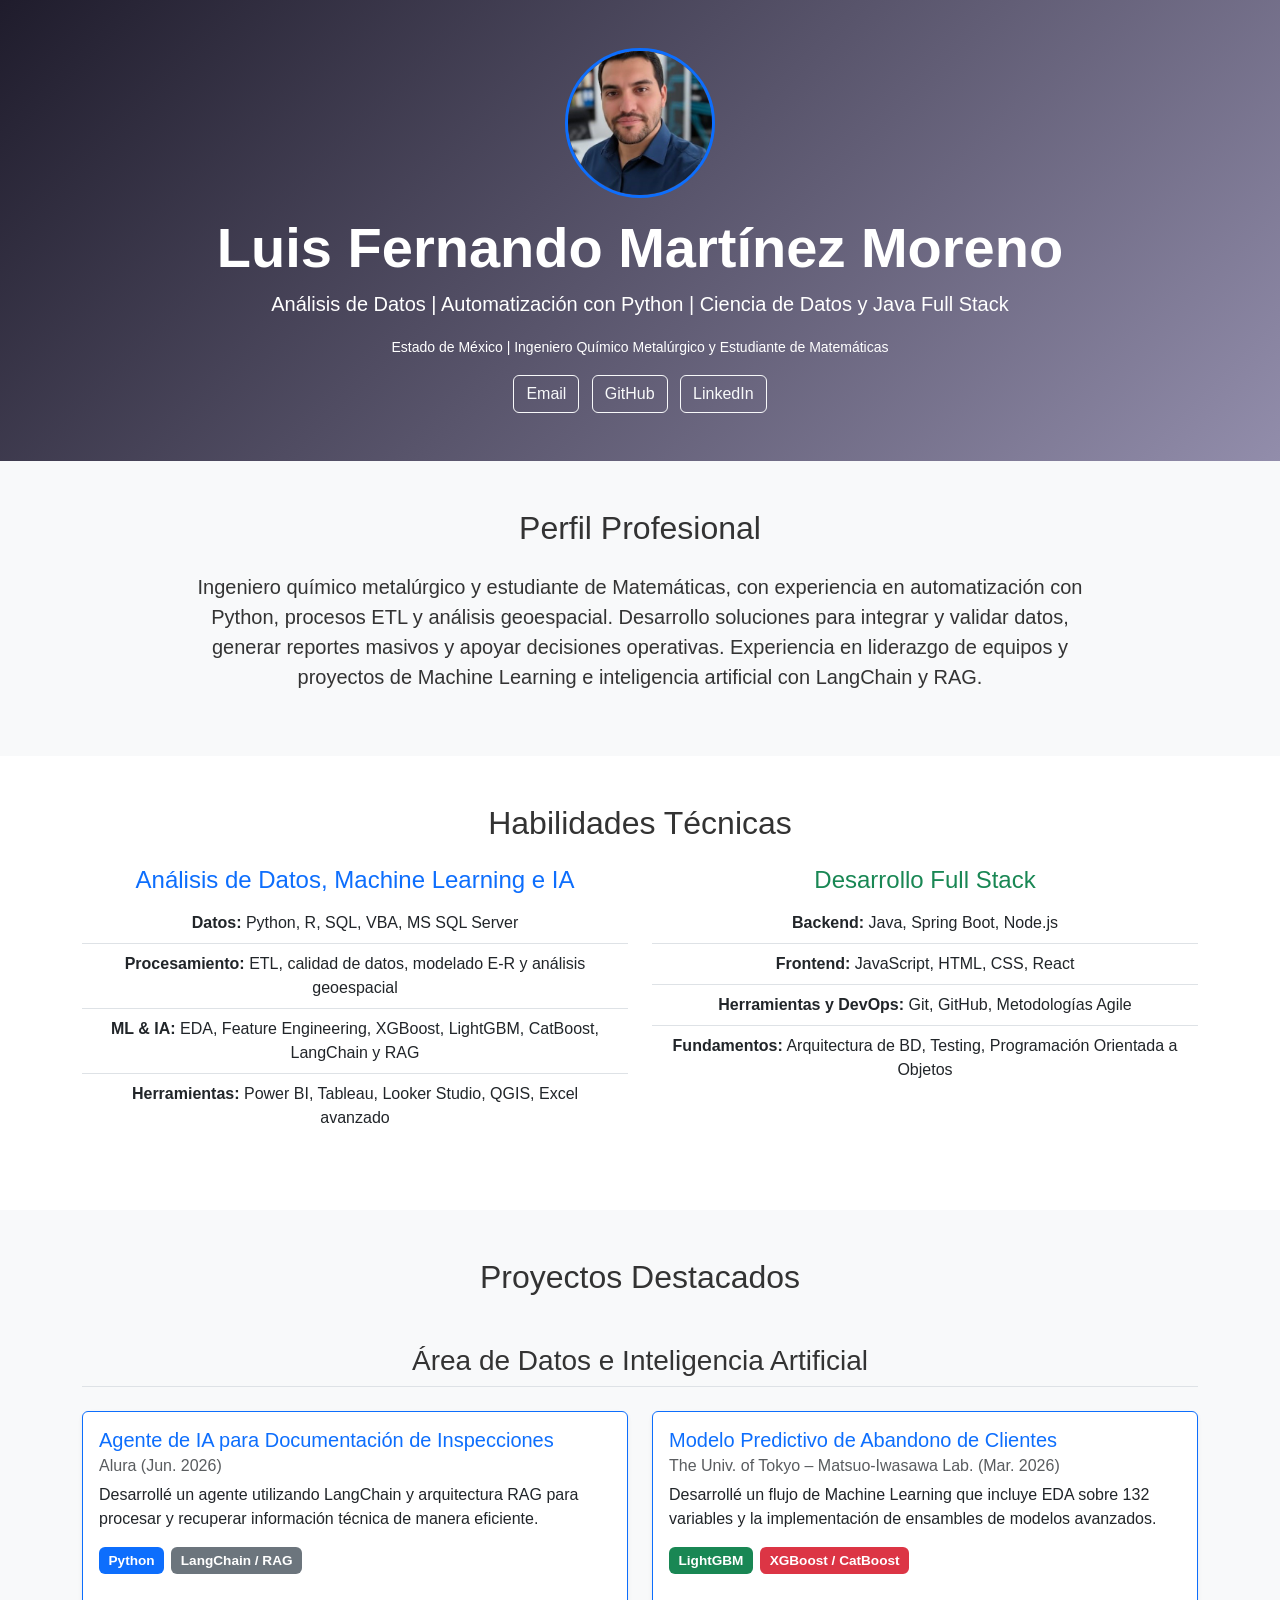
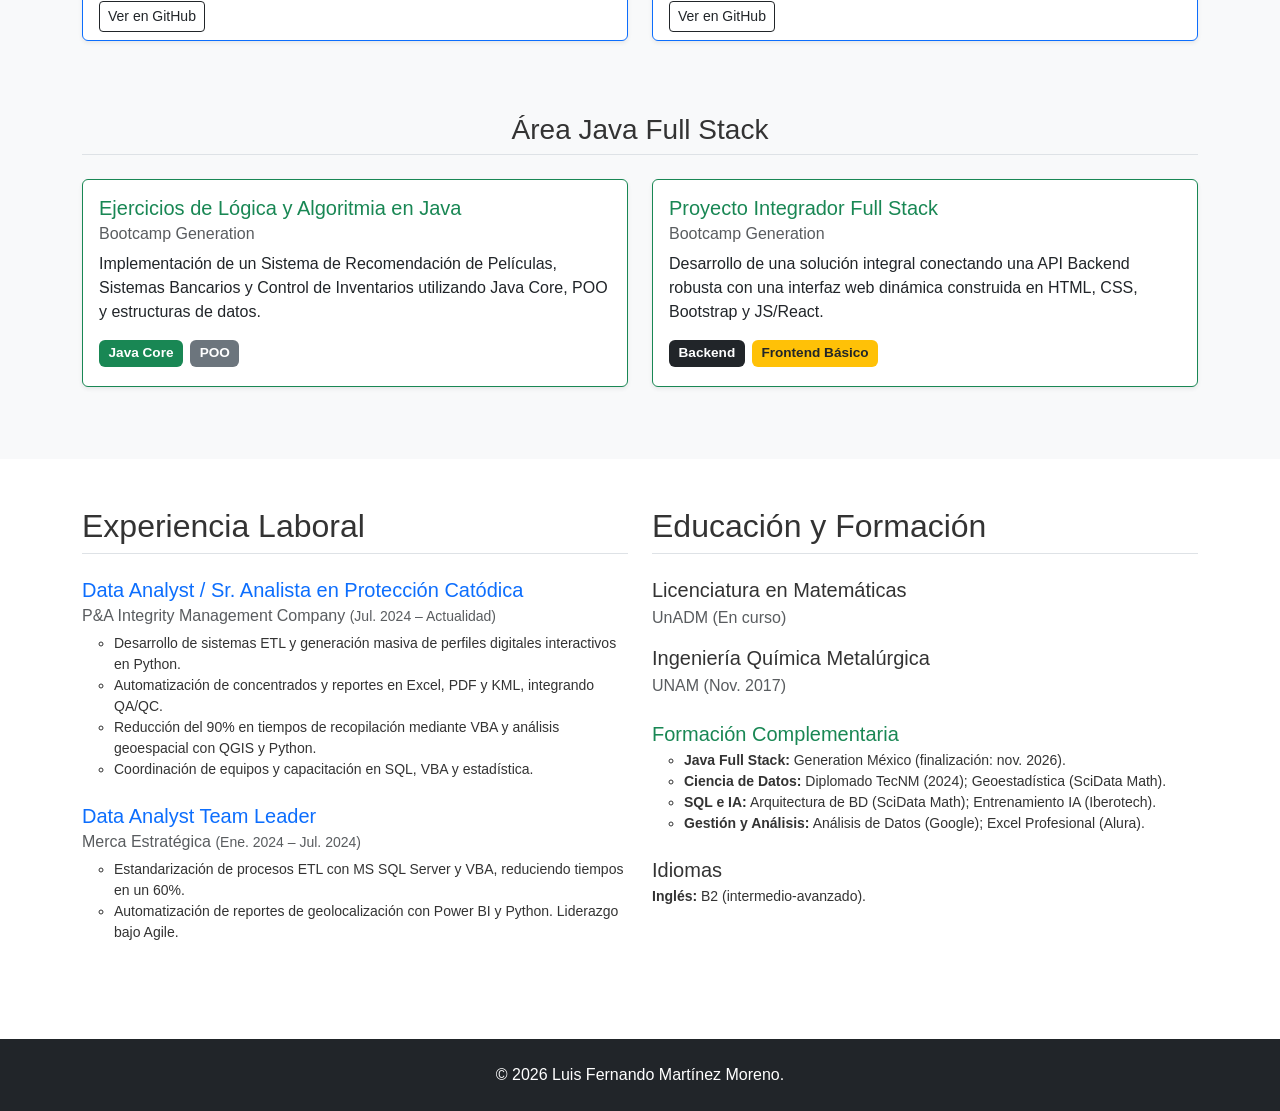
==== index.html @ 240930f7 "estructuración de portafolio" ====
<!DOCTYPE html>
<html lang="es">

<head>
    <meta charset="UTF-8">
    <meta name="viewport" content="width=device-width, initial-scale=1.0">
    <title>Luis Fernando Martínez Moreno | Portafolio</title>
    <!-- Bootstrap 5 CSS -->
    <link href="https://cdn.jsdelivr.net/npm/bootstrap@5.3.2/dist/css/bootstrap.min.css" rel="stylesheet">
    <link rel="stylesheet" href="css/estilo.css">
</head>

<body class="bg-light">

    <!-- Header / Hero Section -->
    <header class="bg-dark text-white text-center py-5">
        <div class="container">
            <img src="assets/yo.jpg" alt="Luis Fernando Martínez"
                class="rounded-circle mb-3 border border-3 border-primary" width="150" height="150">
            <h1 class="display-4 fw-bold">Luis Fernando Martínez Moreno</h1>
            <p class="lead">Análisis de Datos | Automatización con Python | Ciencia de Datos y Java Full Stack</p>
            <p><small>Estado de México | Ingeniero Químico Metalúrgico y Estudiante de Matemáticas</small></p>
            <div>
                <a href="mailto:mmlf93iqm@gmail.com" class="btn btn-outline-light me-2">Email</a>
                <a href="https://github.com/FerIqm1993" target="_blank" class="btn btn-outline-light me-2">GitHub</a>
                <a href="https://linkedin.com/in/fernando-martinez-ds" target="_blank"
                    class="btn btn-outline-light">LinkedIn</a>
            </div>
        </div>
    </header>

    <!-- Contenedor dinámico para las secciones -->
    <!-- Sobre Mí -->
    <section id="seccionSobreMi" class="py-5">
        <div class="container">
            <h2 class="mb-4 text-center">Perfil Profesional</h2>
            <div class="row justify-content-center">
                <div class="col-md-10 text-center">
                    <p class="fs-5">
                        Ingeniero químico metalúrgico y estudiante de Matemáticas, con experiencia en automatización con
                        Python, procesos ETL y análisis geoespacial. Desarrollo soluciones para integrar y validar
                        datos, generar reportes masivos y apoyar decisiones operativas. Experiencia en liderazgo de
                        equipos y proyectos de Machine Learning e inteligencia artificial con LangChain y RAG.
                    </p>
                </div>
            </div>
        </div>
    </section>

    <!-- Tecnologías -->
    <section id="seccionTecnologias" class="py-5 bg-white">
        <div class="container">
            <h2 class="mb-4 text-center">Habilidades Técnicas</h2>
            <div class="row text-center">
                <!-- Área de Datos e IA -->
                <div class="col-md-6 mb-4">
                    <h3 class="h4 text-primary">Análisis de Datos, Machine Learning e IA</h3>
                    <ul class="list-group list-group-flush">
                        <li class="list-group-item"><strong>Datos:</strong> Python, R, SQL, VBA, MS SQL Server</li>
                        <li class="list-group-item"><strong>Procesamiento:</strong> ETL, calidad de datos, modelado E-R
                            y análisis geoespacial</li>
                        <li class="list-group-item"><strong>ML & IA:</strong> EDA, Feature Engineering, XGBoost,
                            LightGBM, CatBoost, LangChain y RAG</li>
                        <li class="list-group-item"><strong>Herramientas:</strong> Power BI, Tableau, Looker Studio,
                            QGIS, Excel avanzado</li>
                    </ul>
                </div>
                <!-- Área Full Stack Java -->
                <div class="col-md-6 mb-4">
                    <h3 class="h4 text-success">Desarrollo Full Stack</h3>
                    <ul class="list-group list-group-flush">
                        <li class="list-group-item"><strong>Backend:</strong> Java, Spring Boot, Node.js</li>
                        <li class="list-group-item"><strong>Frontend:</strong> JavaScript, HTML, CSS, React</li>
                        <li class="list-group-item"><strong>Herramientas y DevOps:</strong> Git, GitHub, Metodologías
                            Agile</li>
                        <li class="list-group-item"><strong>Fundamentos:</strong> Arquitectura de BD, Testing,
                            Programación Orientada a Objetos</li>
                    </ul>
                </div>
            </div>
        </div>
    </section>

    <!-- Proyectos Destacados -->
    <section id="seccionProyectos" class="py-5">
        <div class="container">
            <h2 class="mb-5 text-center">Proyectos Destacados</h2>

            <h3 class="mb-4 border-bottom pb-2">Área de Datos e Inteligencia Artificial</h3>
            <div class="row mb-5">
                <!-- Proyecto 1: IA -->
                <div class="col-md-6 mb-4">
                    <div class="card h-100 shadow-sm border-primary">
                        <div class="card-body">
                            <h5 class="card-title text-primary">Agente de IA para Documentación de Inspecciones</h5>
                            <h6 class="card-subtitle mb-2 text-muted">Alura (Jun. 2026)</h6>
                            <p class="card-text">
                                Desarrollé un agente utilizando LangChain y arquitectura RAG para procesar y recuperar
                                información técnica de manera eficiente.
                            </p>
                            <span class="badge bg-primary">Python</span>
                            <span class="badge bg-secondary">LangChain / RAG</span>
                        </div>
                        <div class="card-footer bg-transparent border-top-0">
                            <a href="https://github.com/FerIqm1993" target="_blank"
                                class="btn btn-sm btn-outline-dark">Ver en GitHub</a>
                        </div>
                    </div>
                </div>
                <!-- Proyecto 2: Predicción -->
                <div class="col-md-6 mb-4">
                    <div class="card h-100 shadow-sm border-primary">
                        <div class="card-body">
                            <h5 class="card-title text-primary">Modelo Predictivo de Abandono de Clientes</h5>
                            <h6 class="card-subtitle mb-2 text-muted">The Univ. of Tokyo – Matsuo-Iwasawa Lab. (Mar.
                                2026)</h6>
                            <p class="card-text">
                                Desarrollé un flujo de Machine Learning que incluye EDA sobre 132 variables y la
                                implementación de ensambles de modelos avanzados.
                            </p>
                            <span class="badge bg-success">LightGBM</span>
                            <span class="badge bg-danger">XGBoost / CatBoost</span>
                        </div>
                        <div class="card-footer bg-transparent border-top-0">
                            <a href="https://github.com/FerIqm1993" target="_blank"
                                class="btn btn-sm btn-outline-dark">Ver en GitHub</a>
                        </div>
                    </div>
                </div>
            </div>

            <h3 class="mb-4 border-bottom pb-2">Área Java Full Stack</h3>
            <div class="row">
                <!-- Proyecto Java Core -->
                <div class="col-md-6 mb-4">
                    <div class="card h-100 shadow-sm border-success">
                        <div class="card-body">
                            <h5 class="card-title text-success">Ejercicios de Lógica y Algoritmia en Java</h5>
                            <h6 class="card-subtitle mb-2 text-muted">Bootcamp Generation</h6>
                            <p class="card-text">
                                Implementación de un Sistema de Recomendación de Películas, Sistemas Bancarios y Control
                                de Inventarios utilizando Java Core, POO y estructuras de datos.
                            </p>
                            <span class="badge bg-success">Java Core</span>
                            <span class="badge bg-secondary">POO</span>
                        </div>
                    </div>
                </div>
                <!-- Proyecto Integrador -->
                <div class="col-md-6 mb-4">
                    <div class="card h-100 shadow-sm border-success">
                        <div class="card-body">
                            <h5 class="card-title text-success">Proyecto Integrador Full Stack</h5>
                            <h6 class="card-subtitle mb-2 text-muted">Bootcamp Generation</h6>
                            <p class="card-text">
                                Desarrollo de una solución integral conectando una API Backend robusta con una interfaz
                                web dinámica construida en HTML, CSS, Bootstrap y JS/React.
                            </p>
                            <span class="badge bg-dark">Backend</span>
                            <span class="badge bg-warning text-dark">Frontend Básico</span>
                        </div>
                    </div>
                </div>
            </div>
        </div>
    </section>

    <!-- Experiencia y Educación -->
    <section id="seccionExperiencia" class="py-5 bg-white">
        <div class="container">
            <div class="row">
                <!-- Experiencia Laboral -->
                <div class="col-md-6 mb-4">
                    <h2 class="mb-4 border-bottom pb-2">Experiencia Laboral</h2>
                    <ul class="timeline list-unstyled">
                        <li class="mb-4">
                            <h5 class="mb-1 text-primary">Data Analyst / Sr. Analista en Protección Catódica</h5>
                            <h6 class="text-muted">P&A Integrity Management Company <small>(Jul. 2024 –
                                    Actualidad)</small></h6>
                            <ul class="small">
                                <li>Desarrollo de sistemas ETL y generación masiva de perfiles digitales interactivos en
                                    Python.</li>
                                <li>Automatización de concentrados y reportes en Excel, PDF y KML, integrando QA/QC.
                                </li>
                                <li>Reducción del 90% en tiempos de recopilación mediante VBA y análisis geoespacial con
                                    QGIS y Python.</li>
                                <li>Coordinación de equipos y capacitación en SQL, VBA y estadística.</li>
                            </ul>
                        </li>
                        <li class="mb-4">
                            <h5 class="mb-1 text-primary">Data Analyst Team Leader</h5>
                            <h6 class="text-muted">Merca Estratégica <small>(Ene. 2024 – Jul. 2024)</small></h6>
                            <ul class="small">
                                <li>Estandarización de procesos ETL con MS SQL Server y VBA, reduciendo tiempos en un
                                    60%.</li>
                                <li>Automatización de reportes de geolocalización con Power BI y Python. Liderazgo bajo
                                    Agile.</li>
                            </ul>
                        </li>
                    </ul>
                </div>

                <!-- Formación -->
                <div class="col-md-6 mb-4">
                    <h2 class="mb-4 border-bottom pb-2">Educación y Formación</h2>
                    <ul class="timeline list-unstyled">
                        <li class="mb-3">
                            <h5 class="mb-1">Licenciatura en Matemáticas</h5>
                            <p class="mb-0 text-muted">UnADM (En curso)</p>
                        </li>
                        <li class="mb-3">
                            <h5 class="mb-1">Ingeniería Química Metalúrgica</h5>
                            <p class="mb-0 text-muted">UNAM (Nov. 2017)</p>
                        </li>
                        <li class="mb-3">
                            <h5 class="mb-1 mt-4 text-success">Formación Complementaria</h5>
                            <ul class="small">
                                <li><strong>Java Full Stack:</strong> Generation México (finalización: nov. 2026).</li>
                                <li><strong>Ciencia de Datos:</strong> Diplomado TecNM (2024); Geoestadística (SciData
                                    Math).</li>
                                <li><strong>SQL e IA:</strong> Arquitectura de BD (SciData Math); Entrenamiento IA
                                    (Iberotech).</li>
                                <li><strong>Gestión y Análisis:</strong> Análisis de Datos (Google); Excel Profesional
                                    (Alura).</li>
                            </ul>
                        </li>
                        <li class="mb-3">
                            <h5 class="mb-1 mt-4">Idiomas</h5>
                            <p class="small mb-0"><strong>Inglés:</strong> B2 (intermedio-avanzado).</p>
                        </li>
                    </ul>
                </div>
            </div>
        </div>
    </section>



    <!-- Footer -->
    <footer class="bg-dark text-white text-center py-4">
        <div class="container">
            <p class="mb-0">&copy; <span id="anioActual"></span> Luis Fernando Martínez Moreno.</p>
        </div>
    </footer>

    <!-- Bootstrap JS Bundle -->
    <script src="https://cdn.jsdelivr.net/npm/bootstrap@5.3.2/dist/js/bootstrap.bundle.min.js"></script>
    <!-- Custom JS -->
    <script src="js/main.js"></script>
    <script>
        document.getElementById("anioActual").textContent = new Date().getFullYear();
    </script>
</body>

</html>
---- css/estilo.css ----
/* Estilos básicos para el portafolio */
body {
    font-family: 'Segoe UI', Tahoma, Geneva, Verdana, sans-serif;
    color: #333;
}

header {
    background: linear-gradient(135deg, #1f1c2c 0%, #928dab 100%);
}

header img {
    object-fit: cover;
}

/* Efectos hover sutiles para las cards */
.card {
    transition: transform 0.3s ease, box-shadow 0.3s ease;
}

.card:hover {
    transform: translateY(-5px);
    box-shadow: 0 .5rem 1rem rgba(0, 0, 0, .15) !important;
}

/* Estilos extra para badges de tecnologías */
.badge {
    font-size: 0.85em;
    padding: 0.5em 0.7em;
    margin-right: 0.2em;
    margin-bottom: 0.2em;
}

/* Ajuste de imágenes de proyectos */
.card-img-top {
    height: 200px;
    object-fit: cover;
}

h3 {
    text-align: center;
}
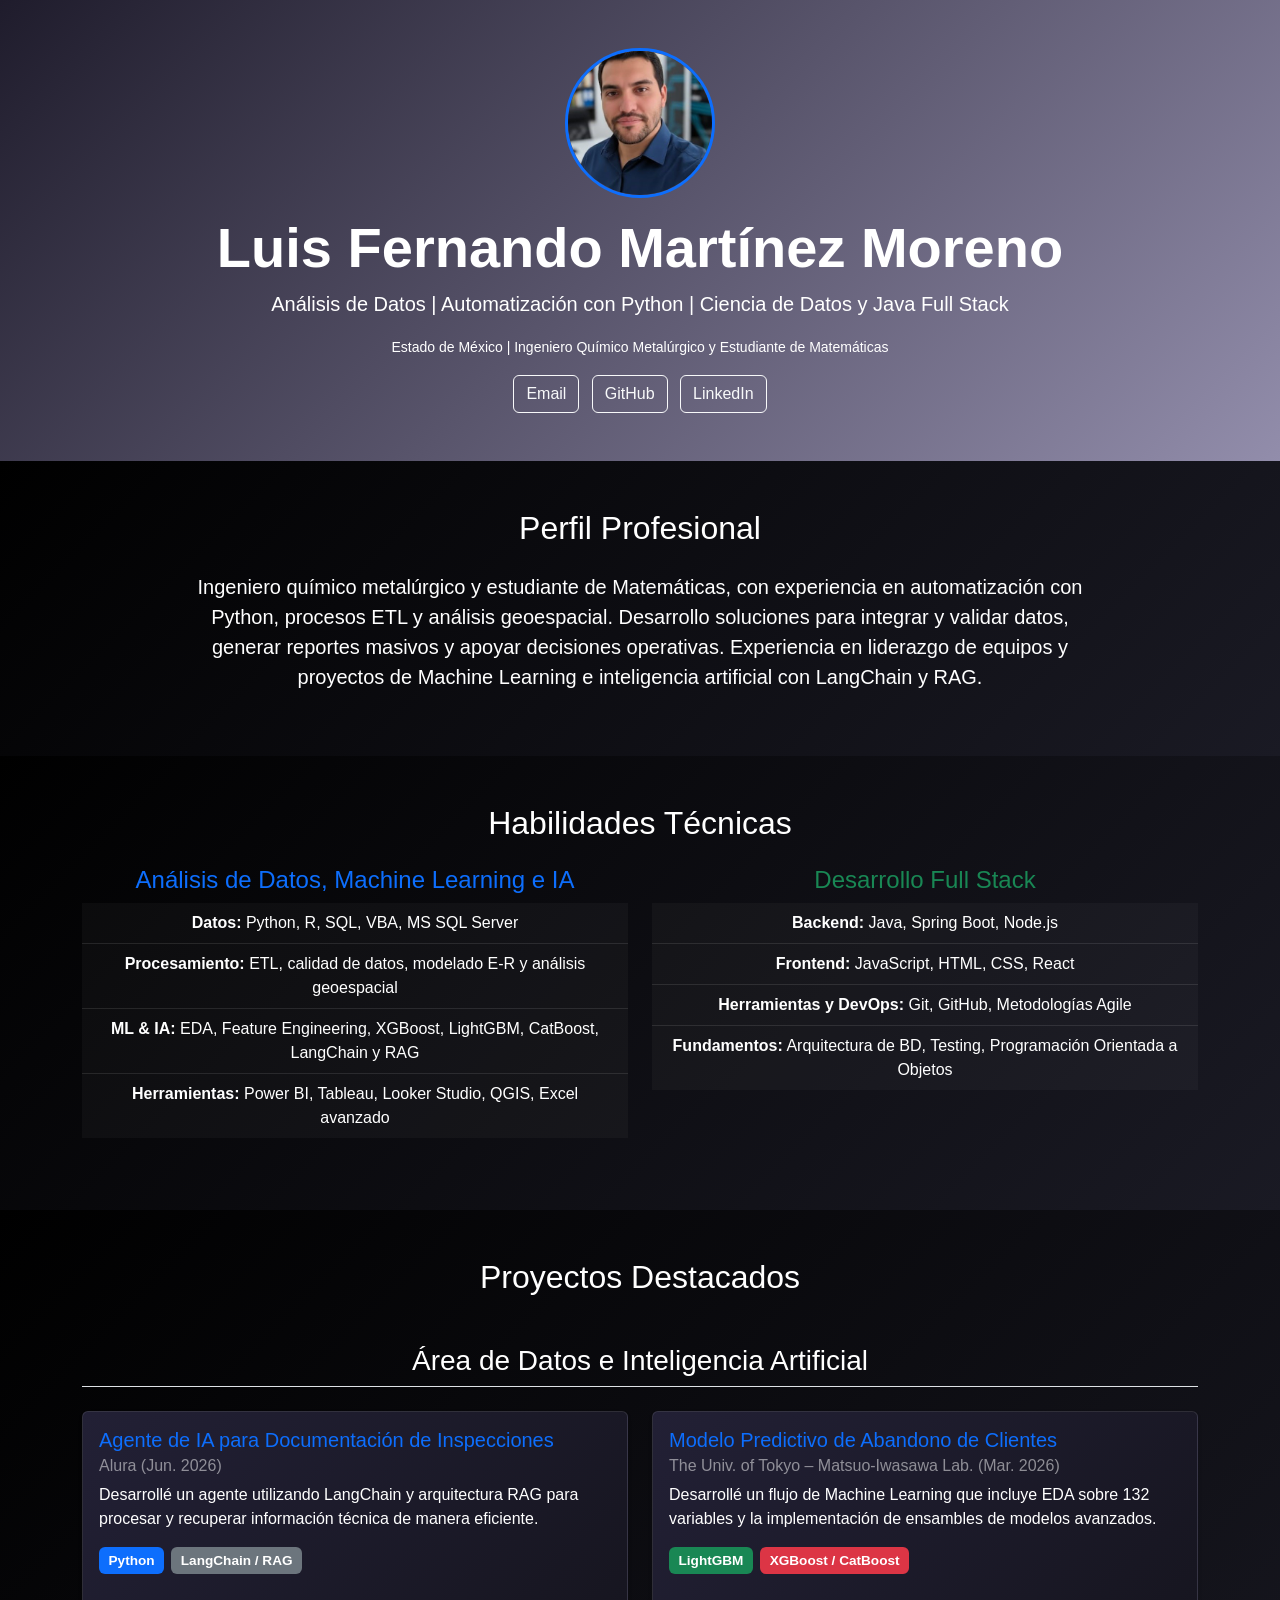
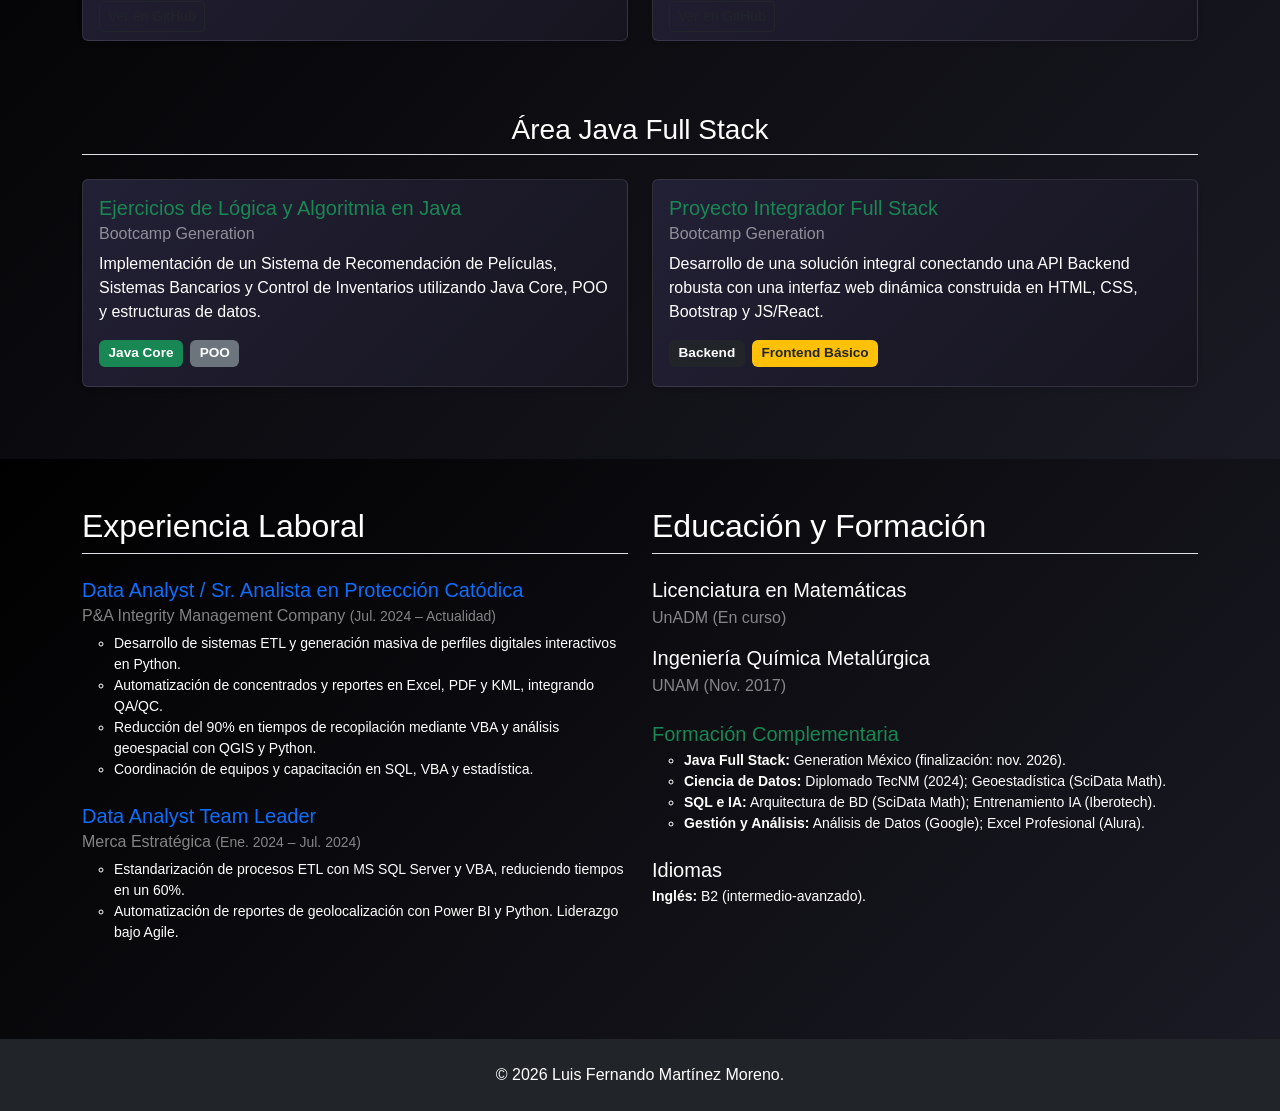
==== commit 5f97f8b7: "ajuste en texto de contraste de sección experiencia" ====
--- a/index.html
+++ b/index.html
@@ -7,7 +7,7 @@
     <title>Luis Fernando Martínez Moreno | Portafolio</title>
     <!-- Bootstrap 5 CSS -->
     <link href="https://cdn.jsdelivr.net/npm/bootstrap@5.3.2/dist/css/bootstrap.min.css" rel="stylesheet">
-    <link rel="stylesheet" href="css/estilo.css">
+    <link rel="stylesheet" href="css/style.css">
 </head>
 
 <body class="bg-light">
@@ -59,7 +59,7 @@
                         <li class="list-group-item"><strong>Datos:</strong> Python, R, SQL, VBA, MS SQL Server</li>
                         <li class="list-group-item"><strong>Procesamiento:</strong> ETL, calidad de datos, modelado E-R
                             y análisis geoespacial</li>
-                        <li class="list-group-item"><strong>ML & IA:</strong> EDA, Feature Engineering, XGBoost,
+                        <li class="list-group-item"><strong>ML &amp; IA:</strong> EDA, Feature Engineering, XGBoost,
                             LightGBM, CatBoost, LangChain y RAG</li>
                         <li class="list-group-item"><strong>Herramientas:</strong> Power BI, Tableau, Looker Studio,
                             QGIS, Excel avanzado</li>
@@ -93,7 +93,7 @@
                     <div class="card h-100 shadow-sm border-primary">
                         <div class="card-body">
                             <h5 class="card-title text-primary">Agente de IA para Documentación de Inspecciones</h5>
-                            <h6 class="card-subtitle mb-2 text-muted">Alura (Jun. 2026)</h6>
+                            <h6 class="card-subtitle mb-2 text-white-50">Alura (Jun. 2026)</h6>
                             <p class="card-text">
                                 Desarrollé un agente utilizando LangChain y arquitectura RAG para procesar y recuperar
                                 información técnica de manera eficiente.
@@ -112,7 +112,7 @@
                     <div class="card h-100 shadow-sm border-primary">
                         <div class="card-body">
                             <h5 class="card-title text-primary">Modelo Predictivo de Abandono de Clientes</h5>
-                            <h6 class="card-subtitle mb-2 text-muted">The Univ. of Tokyo – Matsuo-Iwasawa Lab. (Mar.
+                            <h6 class="card-subtitle mb-2 text-white-50">The Univ. of Tokyo – Matsuo-Iwasawa Lab. (Mar.
                                 2026)</h6>
                             <p class="card-text">
                                 Desarrollé un flujo de Machine Learning que incluye EDA sobre 132 variables y la
@@ -136,7 +136,7 @@
                     <div class="card h-100 shadow-sm border-success">
                         <div class="card-body">
                             <h5 class="card-title text-success">Ejercicios de Lógica y Algoritmia en Java</h5>
-                            <h6 class="card-subtitle mb-2 text-muted">Bootcamp Generation</h6>
+                            <h6 class="card-subtitle mb-2 text-white-50">Bootcamp Generation</h6>
                             <p class="card-text">
                                 Implementación de un Sistema de Recomendación de Películas, Sistemas Bancarios y Control
                                 de Inventarios utilizando Java Core, POO y estructuras de datos.
@@ -151,7 +151,7 @@
                     <div class="card h-100 shadow-sm border-success">
                         <div class="card-body">
                             <h5 class="card-title text-success">Proyecto Integrador Full Stack</h5>
-                            <h6 class="card-subtitle mb-2 text-muted">Bootcamp Generation</h6>
+                            <h6 class="card-subtitle mb-2 text-white-50">Bootcamp Generation</h6>
                             <p class="card-text">
                                 Desarrollo de una solución integral conectando una API Backend robusta con una interfaz
                                 web dinámica construida en HTML, CSS, Bootstrap y JS/React.
@@ -172,10 +172,10 @@
                 <!-- Experiencia Laboral -->
                 <div class="col-md-6 mb-4">
                     <h2 class="mb-4 border-bottom pb-2">Experiencia Laboral</h2>
-                    <ul class="timeline list-unstyled">
+                    <ul class="list-unstyled">
                         <li class="mb-4">
                             <h5 class="mb-1 text-primary">Data Analyst / Sr. Analista en Protección Catódica</h5>
-                            <h6 class="text-muted">P&A Integrity Management Company <small>(Jul. 2024 –
+                            <h6 class="text-white-50">P&amp;A Integrity Management Company <small>(Jul. 2024 –
                                     Actualidad)</small></h6>
                             <ul class="small">
                                 <li>Desarrollo de sistemas ETL y generación masiva de perfiles digitales interactivos en
@@ -189,7 +189,7 @@
                         </li>
                         <li class="mb-4">
                             <h5 class="mb-1 text-primary">Data Analyst Team Leader</h5>
-                            <h6 class="text-muted">Merca Estratégica <small>(Ene. 2024 – Jul. 2024)</small></h6>
+                            <h6 class="text-white-50">Merca Estratégica <small>(Ene. 2024 – Jul. 2024)</small></h6>
                             <ul class="small">
                                 <li>Estandarización de procesos ETL con MS SQL Server y VBA, reduciendo tiempos en un
                                     60%.</li>
@@ -203,14 +203,14 @@
                 <!-- Formación -->
                 <div class="col-md-6 mb-4">
                     <h2 class="mb-4 border-bottom pb-2">Educación y Formación</h2>
-                    <ul class="timeline list-unstyled">
+                    <ul class="list-unstyled">
                         <li class="mb-3">
                             <h5 class="mb-1">Licenciatura en Matemáticas</h5>
-                            <p class="mb-0 text-muted">UnADM (En curso)</p>
+                            <p class="mb-0 text-white-50">UnADM (En curso)</p>
                         </li>
                         <li class="mb-3">
                             <h5 class="mb-1">Ingeniería Química Metalúrgica</h5>
-                            <p class="mb-0 text-muted">UNAM (Nov. 2017)</p>
+                            <p class="mb-0 text-white-50">UNAM (Nov. 2017)</p>
                         </li>
                         <li class="mb-3">
                             <h5 class="mb-1 mt-4 text-success">Formación Complementaria</h5>
--- a/css/style.css
+++ b/css/style.css
@@ -0,0 +1,56 @@
+body {
+    font-family: 'Segoe UI', Tahoma, Geneva, Verdana, sans-serif;
+    color: #333;
+}
+
+header {
+    background: linear-gradient(135deg, #1f1c2c 0%, #928dab 100%);
+}
+
+header img {
+    object-fit: cover;
+}
+
+/* Estilos y efectos para cards en modo oscuro */
+.card {
+    background: linear-gradient(135deg, #222035 0%, #16151f 100%) !important;
+    color: #ffffff;
+    border: 1px solid rgba(255, 255, 255, 0.1) !important;
+    transition: transform 0.3s ease, box-shadow 0.3s ease;
+}
+
+.card:hover {
+    transform: translateY(-5px);
+    box-shadow: 0 .5rem 1rem rgba(0, 0, 0, 0.5) !important;
+}
+
+/* Estilos extra para tecnologías */
+.badge {
+    font-size: 0.85em;
+    padding: 0.5em 0.7em;
+    margin-right: 0.2em;
+    margin-bottom: 0.2em;
+}
+
+/* Ajuste de imágenes de proyectos */
+.card-img-top {
+    height: 200px;
+    object-fit: cover;
+}
+
+h3 {
+    text-align: center;
+}
+
+/* Estilos para listas habilidades técnicas */
+.list-group-item {
+    background: rgba(255, 255, 255, 0.03) !important;
+    color: #ffffff !important;
+    border-color: rgba(255, 255, 255, 0.1) !important;
+}
+
+/* Estilos para todas las secciones */
+section {
+    background: linear-gradient(135deg, #000000 0%, #1a1a24 100%) !important;
+    color: #ffffff;
+}
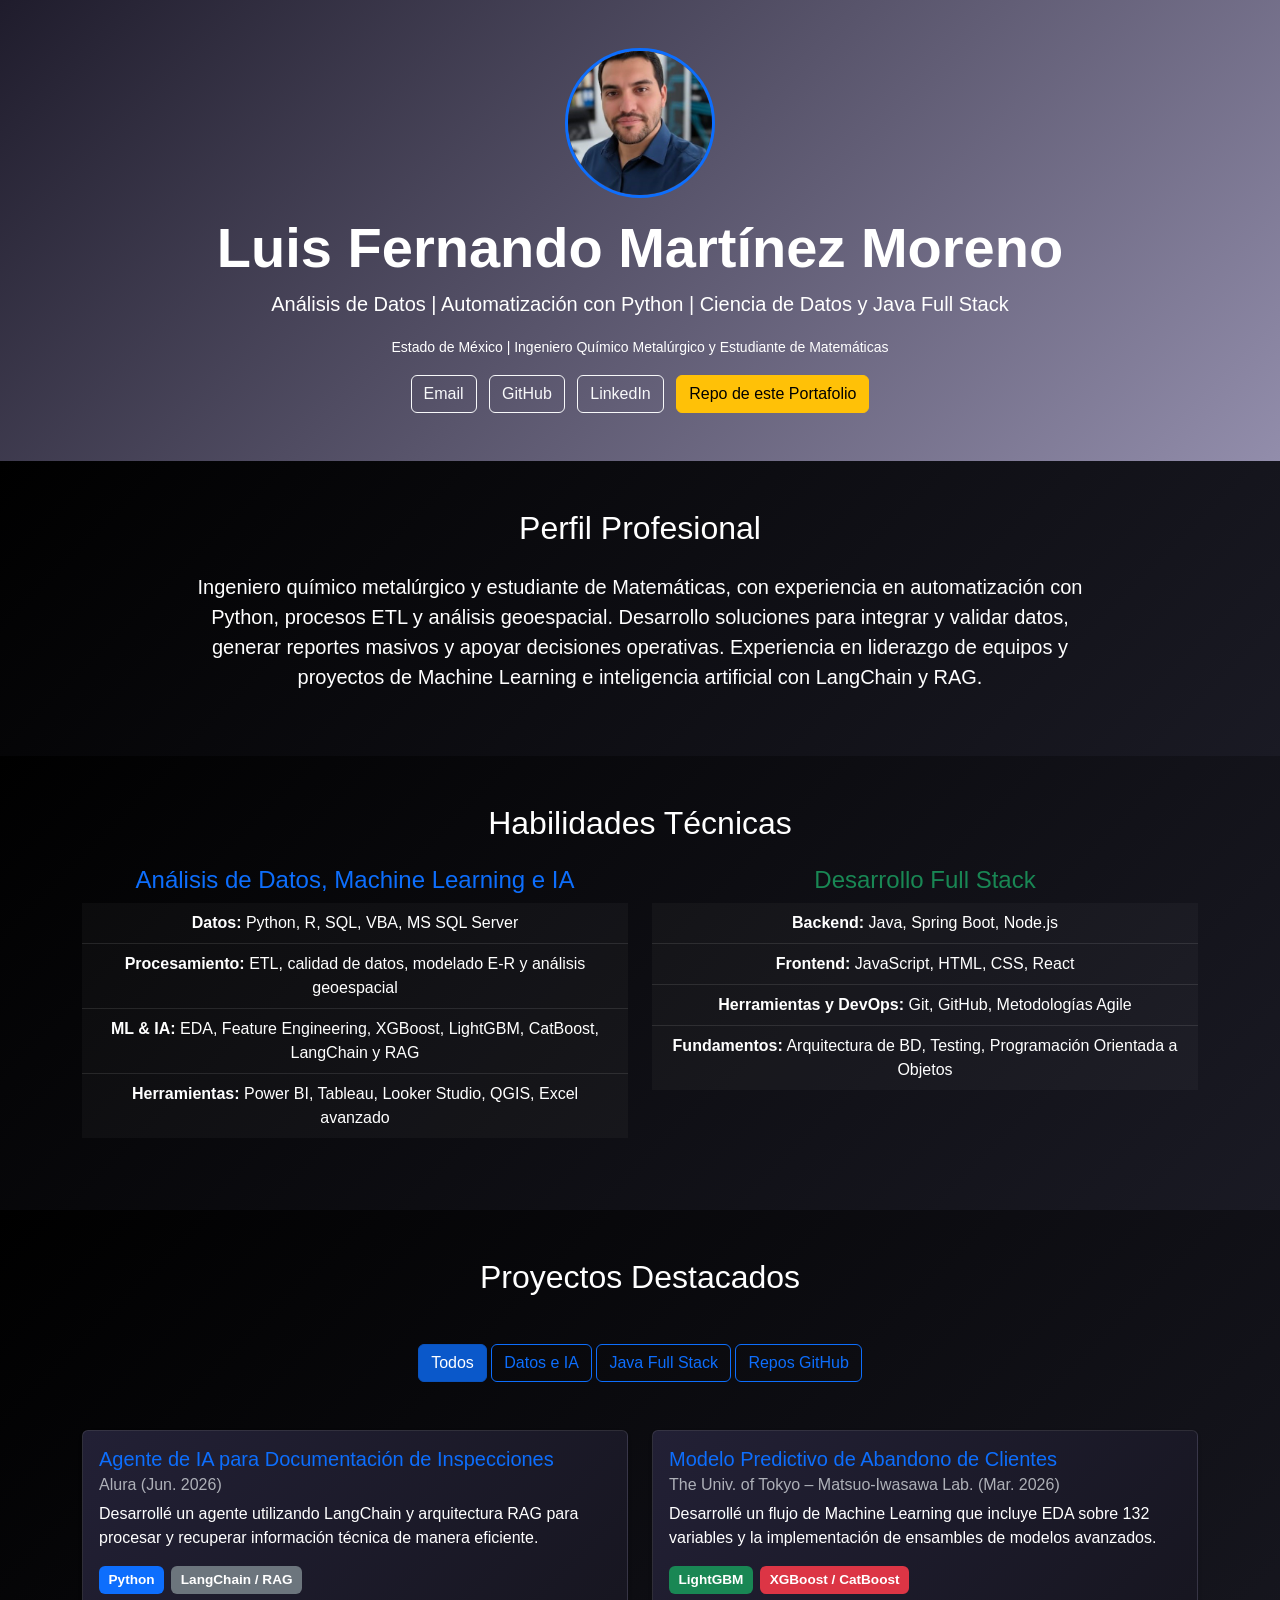
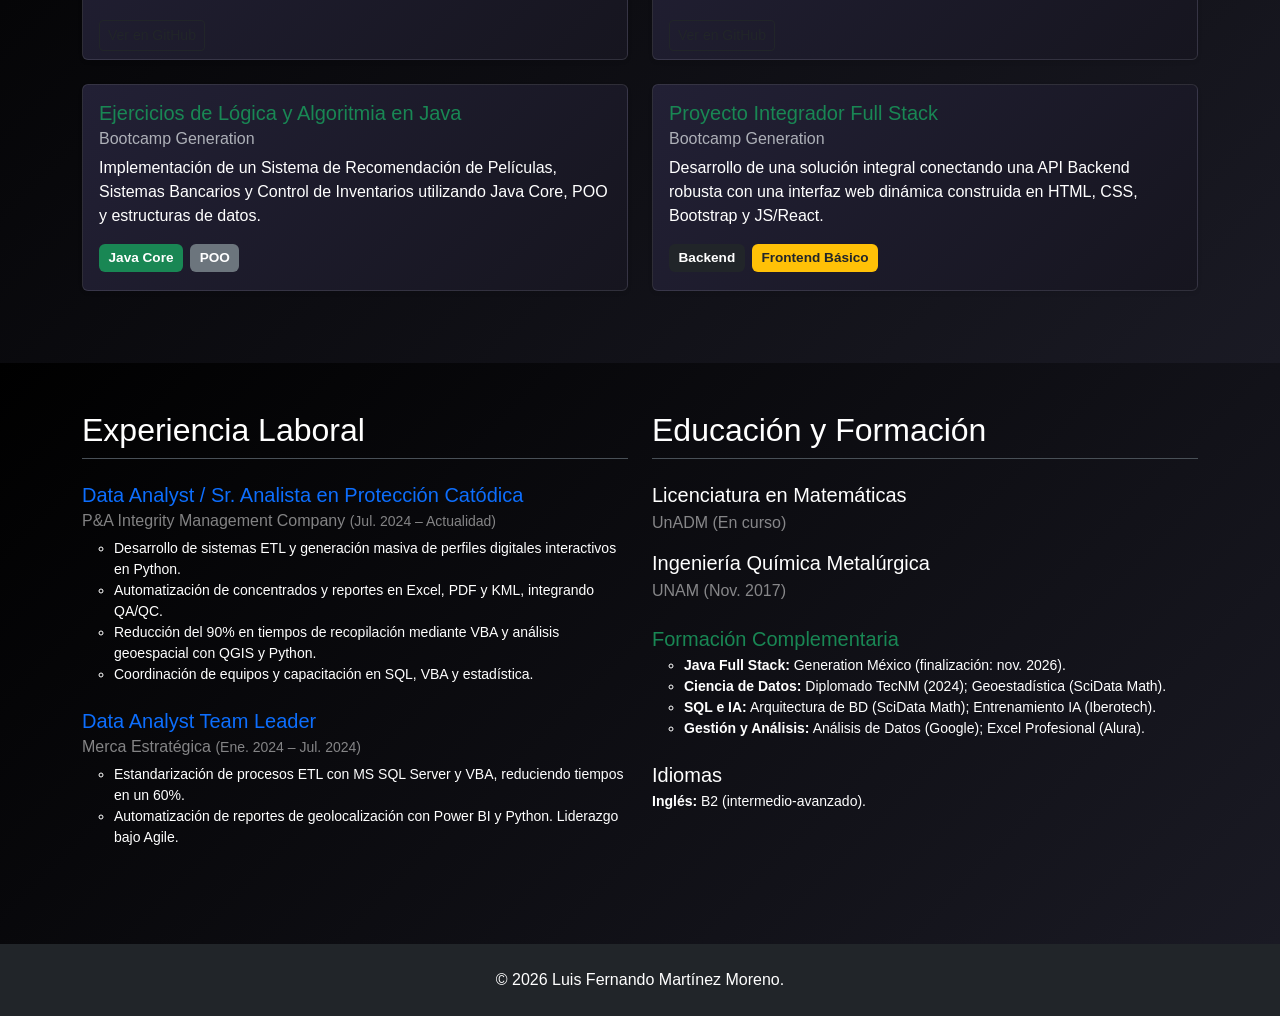
==== commit 46477f96: "Mejora en carga de proyectos, filtrado y carga desde github de nuevos proyectos." ====
--- a/index.html
+++ b/index.html
@@ -1,5 +1,5 @@
 <!DOCTYPE html>
-<html lang="es">
+<html lang="es" data-bs-theme="dark">
 
 <head>
     <meta charset="UTF-8">
@@ -10,7 +10,7 @@
     <link rel="stylesheet" href="css/style.css">
 </head>
 
-<body class="bg-light">
+<body class="bg-body-tertiary">
 
     <!-- Header / Hero Section -->
     <header class="bg-dark text-white text-center py-5">
@@ -24,7 +24,8 @@
                 <a href="mailto:mmlf93iqm@gmail.com" class="btn btn-outline-light me-2">Email</a>
                 <a href="https://github.com/FerIqm1993" target="_blank" class="btn btn-outline-light me-2">GitHub</a>
                 <a href="https://linkedin.com/in/fernando-martinez-ds" target="_blank"
-                    class="btn btn-outline-light">LinkedIn</a>
+                    class="btn btn-outline-light me-2">LinkedIn</a>
+                <a href="https://github.com/FerIqm1993/Proyecto-Portafolio-Personal" target="_blank" class="btn btn-warning">Repo de este Portafolio</a>
             </div>
         </div>
     </header>
@@ -48,7 +49,7 @@
     </section>
 
     <!-- Tecnologías -->
-    <section id="seccionTecnologias" class="py-5 bg-white">
+    <section id="seccionTecnologias" class="py-5 bg-body">
         <div class="container">
             <h2 class="mb-4 text-center">Habilidades Técnicas</h2>
             <div class="row text-center">
@@ -81,92 +82,11 @@
         </div>
     </section>
 
-    <!-- Proyectos Destacados -->
-    <section id="seccionProyectos" class="py-5">
-        <div class="container">
-            <h2 class="mb-5 text-center">Proyectos Destacados</h2>
-
-            <h3 class="mb-4 border-bottom pb-2">Área de Datos e Inteligencia Artificial</h3>
-            <div class="row mb-5">
-                <!-- Proyecto 1: IA -->
-                <div class="col-md-6 mb-4">
-                    <div class="card h-100 shadow-sm border-primary">
-                        <div class="card-body">
-                            <h5 class="card-title text-primary">Agente de IA para Documentación de Inspecciones</h5>
-                            <h6 class="card-subtitle mb-2 text-white-50">Alura (Jun. 2026)</h6>
-                            <p class="card-text">
-                                Desarrollé un agente utilizando LangChain y arquitectura RAG para procesar y recuperar
-                                información técnica de manera eficiente.
-                            </p>
-                            <span class="badge bg-primary">Python</span>
-                            <span class="badge bg-secondary">LangChain / RAG</span>
-                        </div>
-                        <div class="card-footer bg-transparent border-top-0">
-                            <a href="https://github.com/FerIqm1993" target="_blank"
-                                class="btn btn-sm btn-outline-dark">Ver en GitHub</a>
-                        </div>
-                    </div>
-                </div>
-                <!-- Proyecto 2: Predicción -->
-                <div class="col-md-6 mb-4">
-                    <div class="card h-100 shadow-sm border-primary">
-                        <div class="card-body">
-                            <h5 class="card-title text-primary">Modelo Predictivo de Abandono de Clientes</h5>
-                            <h6 class="card-subtitle mb-2 text-white-50">The Univ. of Tokyo – Matsuo-Iwasawa Lab. (Mar.
-                                2026)</h6>
-                            <p class="card-text">
-                                Desarrollé un flujo de Machine Learning que incluye EDA sobre 132 variables y la
-                                implementación de ensambles de modelos avanzados.
-                            </p>
-                            <span class="badge bg-success">LightGBM</span>
-                            <span class="badge bg-danger">XGBoost / CatBoost</span>
-                        </div>
-                        <div class="card-footer bg-transparent border-top-0">
-                            <a href="https://github.com/FerIqm1993" target="_blank"
-                                class="btn btn-sm btn-outline-dark">Ver en GitHub</a>
-                        </div>
-                    </div>
-                </div>
-            </div>
-
-            <h3 class="mb-4 border-bottom pb-2">Área Java Full Stack</h3>
-            <div class="row">
-                <!-- Proyecto Java Core -->
-                <div class="col-md-6 mb-4">
-                    <div class="card h-100 shadow-sm border-success">
-                        <div class="card-body">
-                            <h5 class="card-title text-success">Ejercicios de Lógica y Algoritmia en Java</h5>
-                            <h6 class="card-subtitle mb-2 text-white-50">Bootcamp Generation</h6>
-                            <p class="card-text">
-                                Implementación de un Sistema de Recomendación de Películas, Sistemas Bancarios y Control
-                                de Inventarios utilizando Java Core, POO y estructuras de datos.
-                            </p>
-                            <span class="badge bg-success">Java Core</span>
-                            <span class="badge bg-secondary">POO</span>
-                        </div>
-                    </div>
-                </div>
-                <!-- Proyecto Integrador -->
-                <div class="col-md-6 mb-4">
-                    <div class="card h-100 shadow-sm border-success">
-                        <div class="card-body">
-                            <h5 class="card-title text-success">Proyecto Integrador Full Stack</h5>
-                            <h6 class="card-subtitle mb-2 text-white-50">Bootcamp Generation</h6>
-                            <p class="card-text">
-                                Desarrollo de una solución integral conectando una API Backend robusta con una interfaz
-                                web dinámica construida en HTML, CSS, Bootstrap y JS/React.
-                            </p>
-                            <span class="badge bg-dark">Backend</span>
-                            <span class="badge bg-warning text-dark">Frontend Básico</span>
-                        </div>
-                    </div>
-                </div>
-            </div>
-        </div>
-    </section>
+    <!-- Contenedor para cargar la plantilla de proyectos dinámicamente -->
+    <div id="seccionProyectosWrapper"></div>
 
     <!-- Experiencia y Educación -->
-    <section id="seccionExperiencia" class="py-5 bg-white">
+    <section id="seccionExperiencia" class="py-5 bg-body">
         <div class="container">
             <div class="row">
                 <!-- Experiencia Laboral -->
@@ -247,6 +167,7 @@
     <script src="https://cdn.jsdelivr.net/npm/bootstrap@5.3.2/dist/js/bootstrap.bundle.min.js"></script>
     <!-- Custom JS -->
     <script src="js/main.js"></script>
+    <script src="js/proyectos.js"></script>
     <script>
         document.getElementById("anioActual").textContent = new Date().getFullYear();
     </script>
